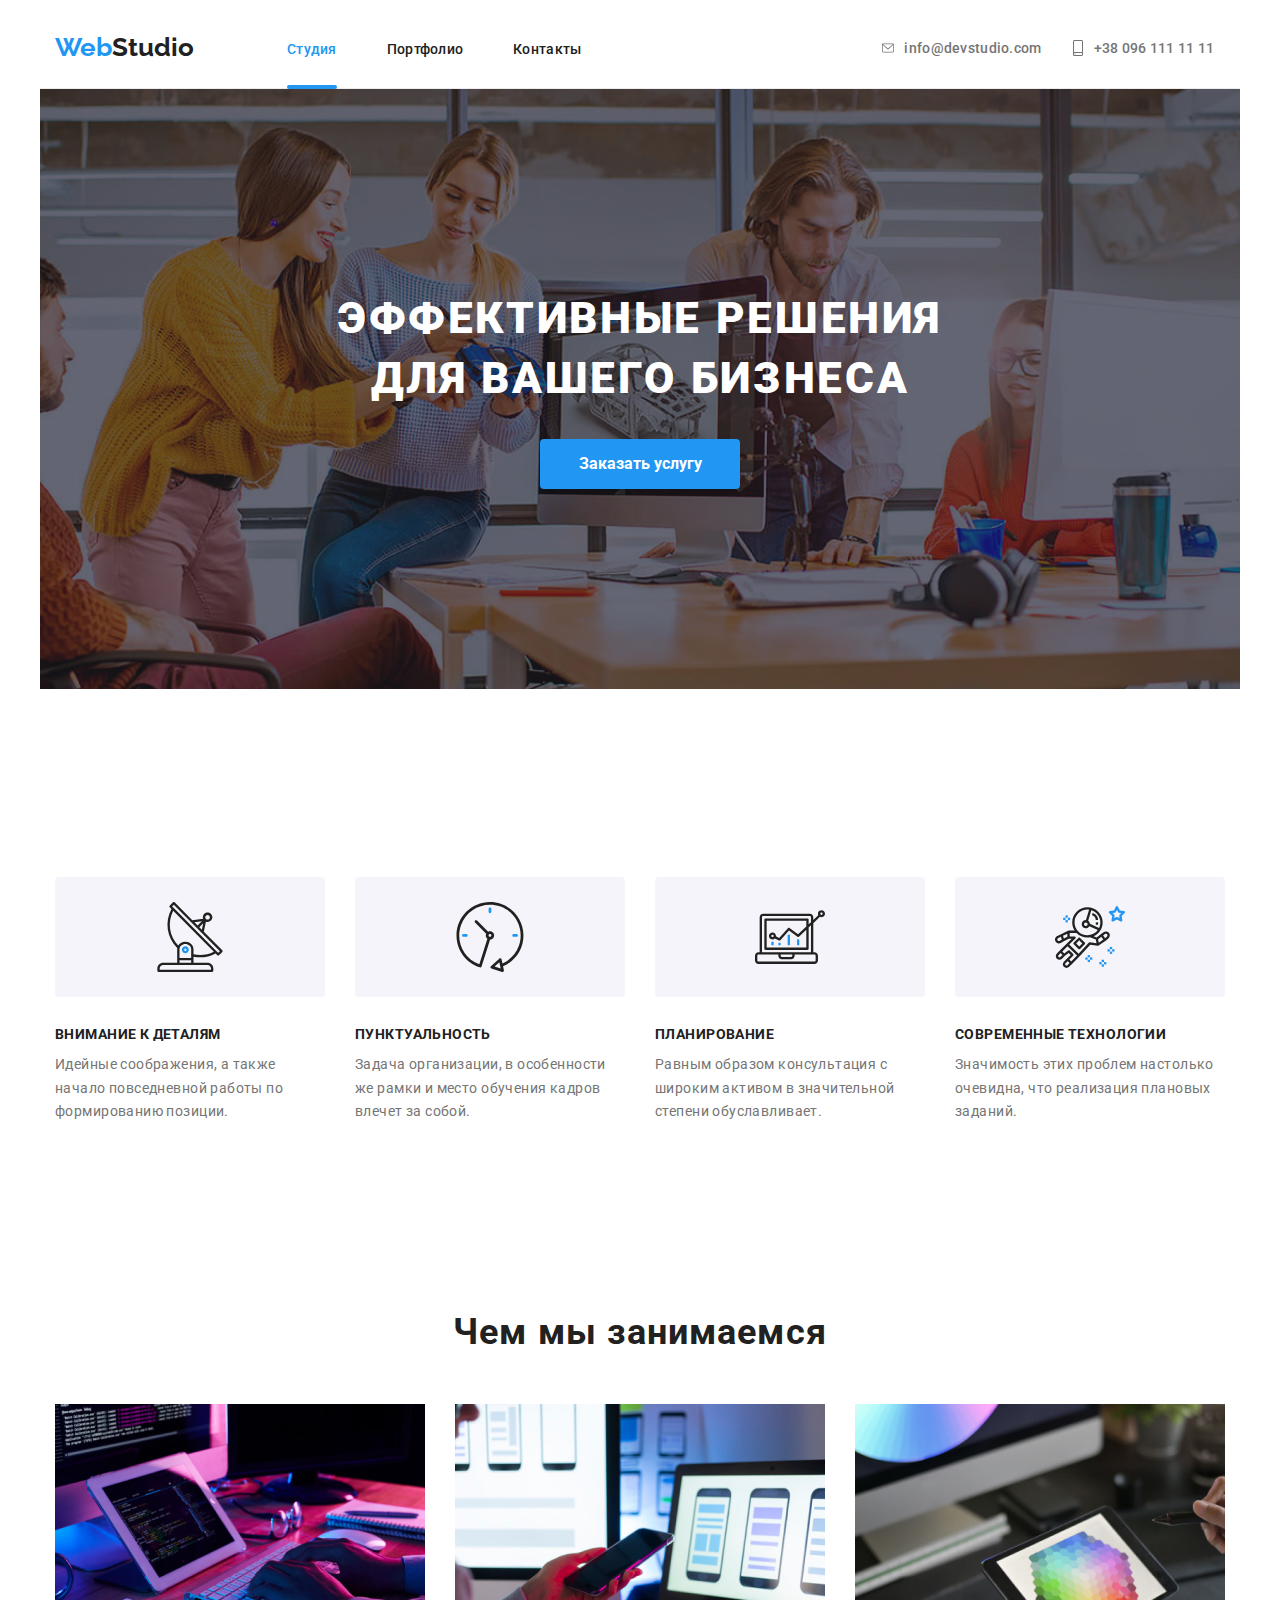
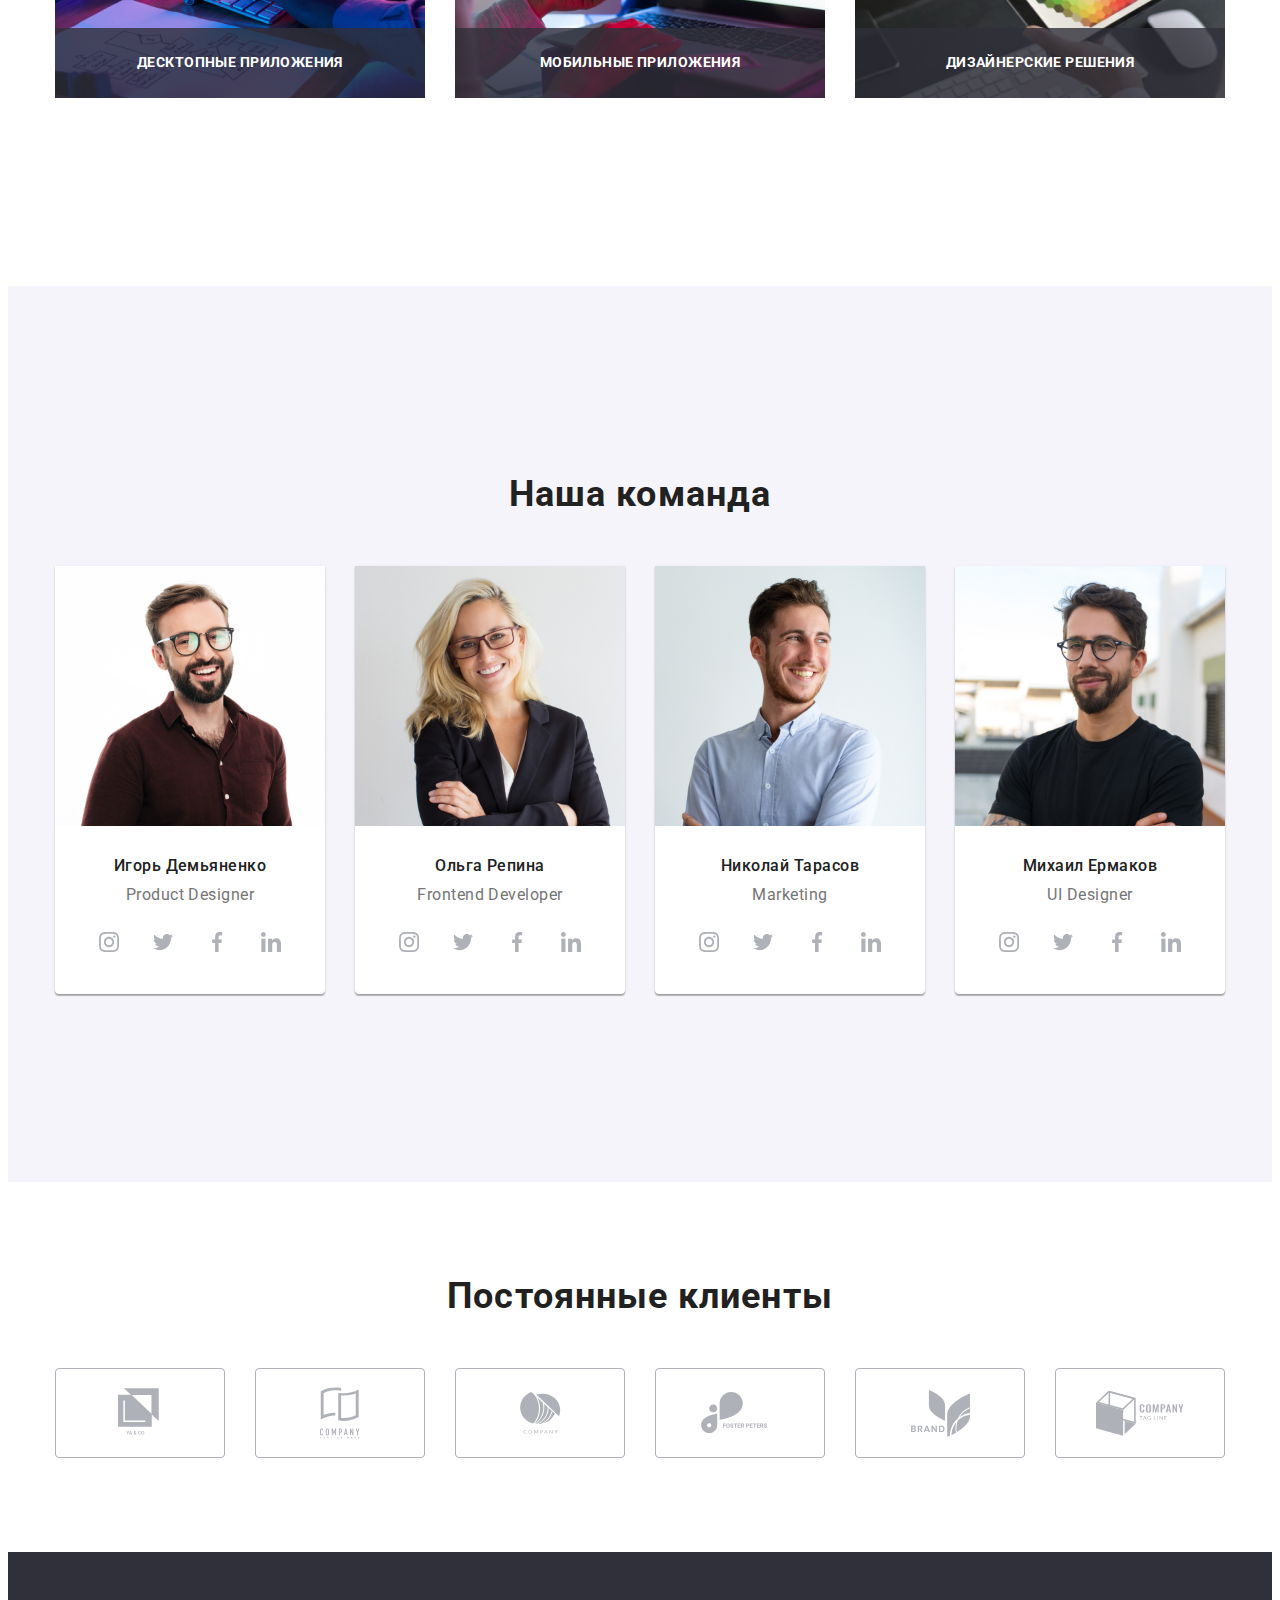
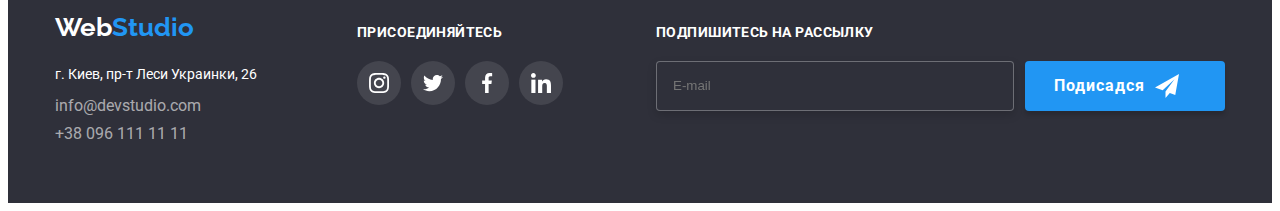
==== index.html @ 0d91b65c "" ====
<!DOCTYPE html>
<html lang="ru">

<head>
  <meta charset="utf-8" />
  <title>Web Sdudio</title>
  <link
    href="https://fonts.googleapis.com/css2?family=Oleo+Script&family=Raleway:wght@700&family=Roboto:wght@400;500;700;900&display=swap"
    rel="stylesheet"/>
  <link rel="stylesheet" href="https://cdnjs.cloudflare.com/ajax/libs/modern-normalize/1.0.0/modern-normalize.min.css"
    integrity="sha512-ISS7cAi1PEhQ8jnbJpJZMd29NlhNj4AWYyLOSp2CE/CsHxTCu+r+t0D2yoJudVrd0/8fTVPUVDzY5Tvli75u/g=="
    crossorigin="anonymous" />
  <link rel="stylesheet" href="css/styles.css" />
</head>

<body>
  <!-- header -->
  <header>
    <div class="container header">
      <div class="logo">
        <a href="./index.html" class="logo__link">
          <span class="logo__text">Web</span>Studio</a>
      </div>
      <nav class="nav">
        <ul class="nav__list">
          <li class="nav_items">
            <a href="./index.html" class="nav__link current">Студия</a>
          </li>
          <li class="nav_items">
            <a href="./portfolio.html" class="nav__link">Портфолио</a>
          </li>
          <li class="nav_items"><a href="" class="nav__link">Контакты</a></li>
        </ul>
      </nav>
      <ul class="info-list">
        <li class="info-list__item">
          <a href="mailto:info@devstudio.com" class="info-list__link">
            <svg class="info-list__images" height="16px" width="12px">
              <use href="./images/symbol-defs.svg#icon-svg-mail"></use>
            </svg>info@devstudio.com</a>
        </li>
        <li class="info-list__item">
          <a href="mailto:info@devstudio.com" class="info-list__link">
            <svg class="info-list__images" height="16px" width="12px">
              <use href="./images/symbol-defs.svg#icon-svg-phone"></use>
            </svg>+38 096 111 11 11</a>
        </li>
      </ul>
    </div>
  </header>

  <main>

    <!-- hero -->
    <section>
      <div class="hero container">
        <h1 class="hero__title">ЭФФЕКТИВНЫЕ РЕШЕНИЯ<br />ДЛЯ ВАШЕГО БИЗНЕСА</h1>
        <button type="button" class="hero__button" data-modal-open>Заказать услугу</button>
      </div>
    </section>

    <!-- feature -->
    <section class="feature">
      <div class="container">
        <div class="feature">
          <ul class="feature__list">
            <li class="fearure__antenna">
              <h3 class="fearure__title">Внимание к деталям</h3>
              <p class="fearure__text">
                Идейные соображения, а также начало повседневной работы по
                формированию позиции.
              </p>
            </li>
            <li class="fearure__clock">
              <h3 class="fearure__title">Пунктуальность</h3>
              <p class="fearure__text">
                Задача организации, в особенности же рамки и место обучения
                кадров влечет за собой.
              </p>
            </li>
            <li class="fearure__diagram">
              <h3 class="fearure__title">Планирование</h3>
              <p class="fearure__text">
                Равным образом консультация с широким активом в значительной
                степени обуславливает.
              </p>
            </li>
            <li class="fearure__astronaut">
              <h3 class="fearure__title">Современные технологии</h3>
              <p class="fearure__text">
                Значимость этих проблем настолько очевидна, что реализация
                плановых заданий.
              </p>
            </li>
          </ul>
        </div>
      </div>
    </section>

    <!-- wwd -->
    <section class="wwd">
      <div class="wwd container">
        <h2 class="wwd__title">Чем мы занимаемся</h2>
        <ul class="wwd__list">
          <li class="wwd__item">
            <img class="wwd__images" src="./images/box1.jpg" alt="Веб-Разработка" width="370" />
            <h3 class="wwd__images__title">ДЕСКТОПНЫЕ ПРИЛОЖЕНИЯ</h3>
          </li>
          <li class="wwd__item">
            <img class="wwd__images" src="./images/box2.jpg" alt="Мобильная разработка" width="370" />
            <h3 class="wwd__images__title">МОБИЛЬНЫЕ ПРИЛОЖЕНИЯ</h3>
          </li>
          <li class="wwd__item">
            <img class="wwd__images" src="./images/box3.jpg" alt="Дизайн" width="370" />
            <h3 class="wwd__images__title">ДИЗАЙНЕРСКИЕ РЕШЕНИЯ</h3>
          </li>
        </ul>
      </div>
    </section>

    <!-- team -->

    <section class="team">
      <div class="team container">
        <h2 class="team__title">Наша команда</h2>
        <ul class="team__card">
          <li class="team__info">
            <img class="team__images" src="./images/foto1.jpg" alt="Игорь Демьяненко" width="270" />
            <div class="team__profile">
              <h3 class="team__profile__title">Игорь Демьяненко</h3>
              <p class="team__profile__text">Product Designer</p>
            </div>
            <ul class="icons-list">
              <li class="icons-list__item">
                <a href="" class="icons-list__link">
                  <svg class="icons-list__images" height="20px" width="20px">
                    <use href="./images/symbol-defs.svg#icon-instagram"></use>
                  </svg></a>
              </li>
              <li class="icons-list__item">
                <a href="" class="icons-list__link">
                  <svg class="icons-list__images" height="20px" width="20px">
                    <use href="./images/symbol-defs.svg#icon-twitter"></use>
                  </svg></a>
              </li>
              <li class="icons-list__item">
                <a href="" class="icons-list__link">
                  <svg class="icons-list__images" height="20px" width="20px">
                    <use href="./images/symbol-defs.svg#icon-facebook"></use>
                  </svg></a>
              </li>
              <li class="icons-list__item">
                <a href="" class="icons-list__link">
                  <svg class="icons-list__images" height="20px" width="20px">
                    <use href="./images/symbol-defs.svg#icon-linkedin"></use>
                  </svg></a>
              </li>
            </ul>
          </li>
          <li class="team__info">
            <img class="team__images" src="./images/foto2.jpg" alt="Игорь Демьяненко" width="270" />
            <div class="team__profile">
              <h3 class="team__profile__title">Ольга Репина</h3>
              <p class="team__profile__text">Frontend Developer</p>
            </div>
            <ul class="icons-list">
              <li class="icons-list__item">
                <a href="" class="icons-list__link">
                  <svg class="icons-list__images" height="20px" width="20px">
                    <use href="./images/symbol-defs.svg#icon-instagram"></use>
                  </svg></a>
              </li>
              <li class="icons-list__item">
                <a href="" class="icons-list__link">
                  <svg class="icons-list__images" height="20px" width="20px">
                    <use href="./images/symbol-defs.svg#icon-twitter"></use>
                  </svg></a>
              </li>
              <li class="icons-list__item">
                <a href="" class="icons-list__link">
                  <svg class="icons-list__images" height="20px" width="20px">
                    <use href="./images/symbol-defs.svg#icon-facebook"></use>
                  </svg></a>
              </li>
              <li class="icons-list__item">
                <a href="" class="icons-list__link">
                  <svg class="icons-list__images" height="20px" width="20px">
                    <use href="./images/symbol-defs.svg#icon-linkedin"></use>
                  </svg></a>
              </li>
            </ul>
          </li>
          <li class="team__info">
            <img class="team__images" src="./images/foto3.jpg" alt="Игорь Демьяненко" width="270" />
            <div class="team__profile">
              <h3 class="team__profile__title">Николай Тарасов</h3>
              <p class="team__profile__text">Marketing</p>
            </div>
            <ul class="icons-list">
              <li class="icons-list__item">
                <a href="" class="icons-list__link">
                  <svg class="icons-list__images" height="20px" width="20px">
                    <use href="./images/symbol-defs.svg#icon-instagram"></use>
                  </svg></a>
              </li>
              <li class="icons-list__item">
                <a href="" class="icons-list__link">
                  <svg class="icons-list__images" height="20px" width="20px">
                    <use href="./images/symbol-defs.svg#icon-twitter"></use>
                  </svg></a>
              </li>
              <li class="icons-list__item">
                <a href="" class="icons-list__link">
                  <svg class="icons-list__images" height="20px" width="20px">
                    <use href="./images/symbol-defs.svg#icon-facebook"></use>
                  </svg></a>
              </li>
              <li class="icons-list__item">
                <a href="" class="icons-list__link">
                  <svg class="icons-list__images" height="20px" width="20px">
                    <use href="./images/symbol-defs.svg#icon-linkedin"></use>
                  </svg></a>
              </li>
            </ul>
          </li>
          <li class="team__info">
            <img class="team__images" src="./images/foto4.jpg" alt="Игорь Демьяненко" width="270" />
            <div class="team__profile">
              <h3 class="team__profile__title">Михаил Ермаков</h3>
              <p class="team__profile__text">UI Designer</p>
            </div>
            <ul class="icons-list">
              <li class="icons-list__item">
                <a href="" class="icons-list__link">
                  <svg class="icons-list__images" height="20px" width="20px">
                    <use href="./images/symbol-defs.svg#icon-instagram"></use>
                  </svg></a>
              </li>
              <li class="icons-list__item">
                <a href="" class="icons-list__link">
                  <svg class="icons-list__images" height="20px" width="20px">
                    <use href="./images/symbol-defs.svg#icon-twitter"></use>
                  </svg></a>
              </li>
              <li class="icons-list__item">
                <a href="" class="icons-list__link">
                  <svg class="icons-list__images" height="20px" width="20px">
                    <use href="./images/symbol-defs.svg#icon-facebook"></use>
                  </svg></a>
              </li>
              <li class="icons-list__item">
                <a href="" class="icons-list__link">
                  <svg class="icons-list__images" height="20px" width="20px">
                    <use href="./images/symbol-defs.svg#icon-linkedin"></use>
                  </svg></a>
              </li>
            </ul>
          </li>
        </ul>
      </div>
    </section>

    <!-- REGULAR -->
    <section>
      <div class="regular container">
        <h2 class="regular__title">Постоянные клиенты</h2>
        <ul class="regular__list">
          <li class="regular__item">
            <a class="regular__link" href="">
              <svg class="regular__images" height="50" width="45">
                <use href="./images/symbol-defs.svg#icon-logo-1"></use>
              </svg></a>
          </li>
          <li class="regular__item">
            <a class="regular__link" href="">
              <svg class="regular__images" height="52" width="40">
                <use href="./images/symbol-defs.svg#icon-logo-2"></use>
              </svg></a>
          </li>
          <li class="regular__item">
            <a class="regular__link" href="">
              <svg class="regular__images" height="42" width="41">
                <use href="./images/symbol-defs.svg#icon-logo-3"></use>
              </svg></a>
          </li>
          <li class="regular__item">
            <a class="regular__link" href="">
              <svg class="regular__images" height="42" width="79">
                <use href="./images/symbol-defs.svg#icon-logo-4"></use>
              </svg></a>
          </li>
          <li class="regular__item">
            <a class="regular__link" href="">
              <svg class="regular__images" height="47" width="59">
                <use href="./images/symbol-defs.svg#icon-logo-5"></use>
              </svg></a>
          </li>
          <li class="regular__item">
            <a class="regular__link" href="">
              <svg class="regular__images" height="49" width="88">
                <use href="./images/symbol-defs.svg#icon-logo-6"></use>
              </svg></a>
          </li>
        </ul>
      </div>
    </section>
  </main>

  <!-- footer -->
  <footer>
    <div class="footer container">
      <div class="footer-info">
        <div class="footer-info__logo">
          <a href="./index.html" class="footer-info__logo__link">
            <span class="footer-info__logo__text">Web</span>Studio</a>
        </div>
        <address>
          <p class="footer-info__text">г. Киев, пр-т Леси Украинки, 26</p>
        </address>
        <ul class="footer-info-list">
          <li class="footer-info-list__item">
            <a href="mailto:info@devstudio.com" class="footer-info-list__link">info@devstudio.com</a>
          </li>
          <li class="footer-info-list__item">
            <a href="mailto:info@devstudio.com" class="footer-info-list__link">+38 096 111 11 11</a>
          </li>
        </ul>
      </div>
      <div class="footer-join">
        <h3 class="footer-join__title">присоединяйтесь</h3>
        <ul class="footer-join__list">
          <li class="footer-join__item">
            <a href="" class="footer-join__link">
              <svg class="footer-join__images" height="20px" width="20px">
                <use href="./images/symbol-defs.svg#icon-instagram"></use>
              </svg></a>
          </li>
          <li class="footer-join__item">
            <a href="" class="footer-join__link">
              <svg class="footer-join__images" height="20px" width="20px">
                <use href="./images/symbol-defs.svg#icon-twitter"></use>
              </svg></a>
          </li>
          <li class="footer-join__item">
            <a href="" class="footer-join__link">
              <svg class="footer-join__images" height="20px" width="20px">
                <use href="./images/symbol-defs.svg#icon-facebook"></use>
              </svg></a>
          </li>
          <li class="footer-join__item">
            <a href="" class="footer-join__link">
              <svg class="footer-join__images" height="20px" width="20px">
                <use href="./images/symbol-defs.svg#icon-linkedin"></use>
              </svg></a>
          </li>
        </ul>
      </div>
      <div class="subscribe">
        <form>
          <h3 class="subscribe__title">Подпишитесь на рассылку</h3>
          <label for="email">
            <div class="imput_conteiner">
              <input class="subscribe__input" type="email" name="email" placeholder="E-mail">
              <button class="subscribe__button" type="submit">Подисадся<svg class="subscribe__images" height="24"
                  width="24">
                  <use href="./images/symbol-defs.svg#icon-icon-send"></use>
                </svg>
              </button>
            </div>
          </label>
        </form>
      </div>
    </div>
  </footer>

  <!-- backdrop -->
  <div class="backdrop is-hidden" data-modal>
    <div class="modal-screen">
      <button class="close-btn" data-modal-close>
        <img src="./images/close_icon.svg" alt="">
      </button>
      <h3 class="backdrop__title" >Оставьте свои данные, мы вам перезвоним</h3>
      <form class="modal">
        <label>
          Имя
          <div class="modal-section">
            <input class="input-first" type="name" name="name">
            <svg class="modal-form-icon" height="12" width="12">
              <use href="./images/symbol-defs.svg#icon-Vector"></use>
            </svg>
          </div>
        </label>
        <label>
          Телефон
          <div class="modal-section">
            <input class="input-first" type="tel" name="tel">
            <svg class="modal-form-icon" height="13" width="13">
              <use href="./images/symbol-defs.svg#icon-Vector-1"></use>
            </svg>
          </div>
        </label>
        <label>
          Почта
          <div class="modal-section">
            <input class="input-first" type="email" name="email">
            <svg class="modal-form-icon" height="12" width="15">
              <use href="./images/symbol-defs.svg#icon-Vector-2"></use>
            </svg>
          </div>
        </label>
        <label>
          Комментарий
          <div class="modal-section-feedback">
            <textarea class="modal-section-feedback__text" name="feedback" placeholder="Введите текст"></textarea>
          </div>
        </label>
        <div class="checkbox">
          <label for="checkbox" class="check-label">
            <input id="checkbox" type="checkbox" class="check-input" name="contact" />
            <span class="check-icon"></span>
            Соглашаюсь с рассылкой и принимаю<a class="checkbox__link">Условия договора</a>
        </div>
        </label>
        <button class="modal-batton" type="submit">Отправить</button>
      </form>
    </div>
  </div>
  <script src="./js/modal.js"></script>
</body>

</html>
---- css/styles.css ----
:root {
  --primery-text-color--: #757575;
  --title-color-text--: #212121;
  --accent-color--: #2196f3;
  --wite-color--: #ffffff;
  --wite-color-accent--: #ffffff 60%;
  --prymeri-bgc--: #2f303a;
  --white-bgc--: #f5f4fa;
}

body {
  display: block;
  font-family: 'Roboto', sans-serif;
    color: var(--primery-text-color--);
}

ul {
  list-style-type: none;
  padding: 0;
  margin: 0;
}

img {
  display: block;
}

p {
  margin: 0;
}

h1,h2,h3 {
  margin: 0 auto;
}
a{
  text-decoration-line: none;
  list-style-type: none;
  padding: 0;
  margin: 0;
}

.container {
  width: 1200px;
  padding-left: 15px;
  padding-right: 15px;
  margin: 0px auto;
  box-sizing: border-box;
}



*, ::after, ::before {
  box-sizing: border-box;
}

/* -------------------------HEADER--------------------------- */

.header{
  border-bottom: 1px solid #ececec;
  display: flex;
  align-items: center;
}


  /* ---logo---- */

  .logo {
color: var(--title-color-text--);
  }
  .logo__link {
    color: var(--title-color-text--);
    font-family: "raleway";
    font-style: normal;
    font-weight: 700;
    font-size: 26px;
    line-height: 1.2;
    margin-right: 93px;
}  
  .logo__text {
    color: var(--accent-color--);
    font-family: Raleway;
    font-style: normal;
    font-weight: 700;
    font-size: 26px;
    line-height: 1.2;
  }


/* ---nav--- */

.nav {

}

.nav__list {
  display: flex;

}
.nav__list .current::after {
  content: "";
  position: absolute;
  bottom: 0;
  display: flex;
  width: 100%;
  height: 4px;
  background-color: var(--accent-color--);
  border-radius: 2px;
}

.nav__link {
  position: relative;
  padding-top: 32px;
  padding-bottom: 32px;
  align-items: center;
  color: var(--title-color-text--);
  font-family: "Roboto";
  font-style: normal;
  font-weight: 500;
  font-size: 14px;
  line-height: 16px;
  letter-spacing: 0.02em;

  transition: 250ms cubic-bezier(0.4, 0, 0.2, 1);
}

.nav__link:hover,
.nav__link:focus,{
  color: var(--accent-color--);
  outline: 0;
}

.nav_items:not(:last-child) {
margin-right: 50px;}

.current {
  color: var(--accent-color--);
  position: relative;
}

/* ---infolist--- */

.info-list {
  display: flex;
    padding-top: 32px;
    padding-bottom: 32px;
    margin-left: 301px;
}


.info-list__item {
  display: flex;
}

.info-list__item:not(:last-child) {
margin-right: 30px;}

.info-list__link {
  display: flex;
  align-items: center;
  justify-content: center;

  text-decoration: none;
  color: var(--primery-text-color--);
  font-family: "Roboto";
  font-style: normal;
  font-weight: 500;
  font-size: 14px;
  line-height: 16px;
  letter-spacing: 0.02em;

  transition: 250ms cubic-bezier(0.4, 0, 0.2, 1);
}

.info-list__link:hover,
.info-list__link:focus {
  color: var(--accent-color--);
  outline: 0;}


.info-list__images {
  margin-right: 10px;
  fill: currentColor;
}




/* -------------------------MAIN--------------------------- */

/* ---hero--- */

.hero {
  background-size: cover;
  background: linear-gradient(rgba(47, 48, 58, 0.4), rgba(47, 48, 58, 0.4)), url(../images/hero.jpg) no-repeat center;
  text-align: center;
  padding-top: 200px;
  padding-bottom: 200px;
  max-width: 1600px;
  margin: 0 auto;
}
.hero__title {
  color: var(--wite-color--);
  font-family: Roboto;
  font-style: normal;
  font-weight: 900;
  font-size: 44px;
  margin: 0;
  line-height: 1.36;
  letter-spacing: 0.06em;
  text-align: center;
}
.hero__button {
  margin-top: 30px;
  color: #ffffff;
  background-color: var(--accent-color--);
  width: 200px;
  height: 50px;
  font-family: "Roboto";
  font-style: normal;
  font-weight: 700;
  font-size: 16px;
  line-height: 1.87;
  background: #2196f3;
  box-shadow: 0px 4px 4px rgb(0 0 0 / 15%);
  border-radius: 4px;
  border: none;
}

/* ---FEATURE--- */

.feature {
  padding-top: 94px;
  padding-bottom: 94px;
}

.fearure__antenna::before, .fearure__clock::before, .fearure__diagram::before, .fearure__astronaut::before {
  display: flex;
  content: "";
  width: 270px;
  height: 120px;
  background-color: #f5f4fa;
  border-radius: 4px;
  margin-bottom: 30px;
}
.fearure__antenna,
.fearure__clock,
.fearure__diagram,
.fearure__astronaut {
  width: 270px;
}


.fearure__antenna::before {
  background-image: url(../images/antenna\ .svg);
  background-repeat: no-repeat;
  background-position: center;}

.fearure__clock::before {
  background-image: url(../images/clock\ .svg);
  background-repeat: no-repeat;
  background-position: center;
}
.fearure__diagram::before {
  background-image: url(../images/diagram\ .svg);
  background-repeat: no-repeat;
  background-position: center;
}
.fearure__astronaut::before {
  background-image: url(../images/astronaut\ .svg);
  background-repeat: no-repeat;
  background-position: center;
}

.feature__list {
  display: flex;
  justify-content: space-between;
}

.fearure__title {
  color: var(--title-color-text--);
  font-style: normal;
  font-weight: bold;
  font-size: 14px;
  line-height: 1.14;
  letter-spacing: 0.03em;
  text-transform: uppercase;
}
.fearure__text {
  font-style: normal;
  font-weight: normal;
  font-size: 14px;
  line-height: 1.71;
  letter-spacing: 0.03em;
  margin-top: 10px;
}


/* ---WWD--- */

.wwd {
  padding-bottom: 94px;
}
.wwd__title {
  margin-bottom: 50px;
  color: var(--title-color-text--);
  font-style: normal;
  font-weight: bold;
  font-size: 36px;
  line-height: 1.16;
  text-align: center;
  letter-spacing: 0.03em;
}
.wwd__list {
  display: flex;
  justify-content: space-between;
}
.wwd__item {
  position: relative;
}
.wwd__images {
}
.wwd__images__title {
  display: flex;
  align-items: center;
  justify-content: center;
  position: absolute;
  bottom: 0;
  height: 70px;
  width: 100%;
  font-family: Roboto;
  background-color: rgba(47, 48, 58, 0.8);
  font-weight: 700;
  font-size: 14px;
  line-height: 1.14;
  letter-spacing: 0.03em;
  color: var(--wite-color--);
}

/* ---TEAM--- */

.team {
  background-color: var(--white-bgc--);
  padding-top: 94px;
  padding-bottom: 94px;
  margin: 0 auto;
}

.team__title {
  color: var(--title-color-text--);
  margin-bottom: 50px;
  font-style: normal;
  font-weight: bold;
  font-size: 36px;
  line-height: 1.16;
  text-align: center;
  letter-spacing: 0.03em;
}
.team__card {
  display: flex;
    justify-content: center;
    align-items: center;
}
.team__info {
  background-color: var(--wite-color--);
  width: 270px;
  box-shadow: 0px 1px 3px rgb(0 0 0 / 12%), 0px 1px 1px rgb(0 0 0 / 14%), 0px 2px 1px rgb(0 0 0 / 20%);
  border-radius: 0px 0px 4px 4px;
  text-align: center;
  margin: 0 15px;
}


/* team__profile */
.team__profile {
  padding-top: 30px;
  margin-bottom: 16px;
}
.team__profile__title {
  color: var(--title-color-text--);
  font-style: normal;
  font-weight: 500;
  font-size: 16px;
  line-height: 1.2;
  text-align: center;
  letter-spacing: 0.03em;
}
.team__profile__text {
  font-style: normal;
  font-weight: normal;
  font-size: 16px;
  line-height: 1.2;
  text-align: center;
  letter-spacing: 0.03em;
  margin-top: 10px;
}

/* icons-list */
.icons-list {
  justify-content: space-between;
  display: flex;
  padding-left: 32px;
  padding-bottom: 30px;
  padding-right: 32px;
}

.icons-list__link {
  width: 44px;
  height: 44px;
  border-radius: 50%;
  display: flex;
  justify-content: center;
  align-items: center;
  fill: #AFB1B8;
  transition: 250ms cubic-bezier(0.4, 0, 0.2, 1);
}

.icons-list__link:focus,
.icons-list__link:hover {
  background-color: var(--accent-color--);
  fill: var(--wite-color--);
  outline: 0;}

/* ---REGULAR--- */

.regular {

}
.regular__title {
  color: var(--title-color-text--);
  font-style: normal;
  font-weight: 700;
  font-size: 36px;
  line-height: 1.16;
  text-align: center;
  letter-spacing: 0.03em;
  padding-top: 94px;
  margin-bottom: 50px;
}
.regular__list {
  display: flex;
  justify-content: space-between;
  align-items: center;
  padding-bottom: 94px;
}

.regular__link {
  display: flex;
  border: 1px solid #AFB1B8;
  fill: #AFB1B8;
  border-radius: 4px;
  width: 170px;
  height: 90px;
  justify-content: center;
  align-items: center;
  transition: 250ms cubic-bezier(0.4, 0, 0.2, 1);
}

.regular__link:focus,
.regular__link:hover {
    border-color: var(--accent-color--);
    fill:var(--accent-color--);
    outline: 0;
}


/* -------------------------FOOTER--------------------------- */

footer{
  background-color: var(--prymeri-bgc--);

}
.footer {
  display: flex;
  justify-content: start;
  padding-bottom: 60px;
}

/* footer-info */

.footer-info {
}

.footer-info__logo {
  margin-top: 60px;
}
.footer-info__logo__link {
  text-decoration-line: none;
  color: var(--accent-color--);
  font-family: Raleway;
  font-style: normal;
  font-weight: 700;
  font-size: 26px;
  line-height: 1.2;
  margin-right: 93px;
}

.footer-info__logo__text {
color: var(--wite-color--);
}

.footer-info__text {
  color: var(--wite-color--);
  font-style: normal;
  font-weight: normal;
  font-size: 14px;
  line-height: 1.7;
  margin-top: 20px;
}

/* info-list */

.footer-info-list {
}
.footer-info-list__item {
  margin-top: 9px;
}
.footer-info-list__item:not(:last-child){
  margin-right: 30px;
}
.footer-info-list__link {
  color: rgba(255, 255, 255, 0.6);
  text-decoration: none;
  font-weight: 400;
}

/* footer-join */

.footer-join {
  margin-left: 70px;
  margin-top: 72px;
}
.footer-join__title {
  font-style: normal;
  font-weight: 700;
  font-size: 14px;
  line-height: 1.2;
  letter-spacing: 0.03em;
  text-transform: uppercase;
  color: var(--wite-color--);
  margin-bottom: 20px;
}
.footer-join__list {
  display: flex;
  align-items: center;
}
.footer-join__item {
  width: 44px;
  height: 44px;
}
.footer-join__item:not(:last-child) {
  margin-right: 10px;
}
.footer-join__link {
  display: flex;
  justify-content: center;
  align-items: center;
  width: 100%;
  height: 100%;
  border-radius: 50%;
  background-color: rgba(255, 255, 255, 0.1);
  fill: #ffffff;
  transition: 250ms cubic-bezier(0.4, 0, 0.2, 1);
}

.footer-join__link:focus,
.footer-join__link:hover {
  background-color: var(--accent-color--);
  outline: 0;
}

.footer-join__images {
}

/* subscribe */

.subscribe {
  margin-left: 93px;
  margin-top: 72px;
  width: 570px;
}
.subscribe__title {
  font-style: normal;
  font-weight: 700;
  font-size: 14px;
  line-height: 1.2;
  letter-spacing: 0.03em;
  text-transform: uppercase;
  color: var(--wite-color--);
  margin-bottom: 20px;
}
.imput_conteiner{
  display: flex;
  justify-content: space-between;
}
.subscribe__input {
  width: 358px;
  height: 50px;
  border-radius: 4px;
  border: 1px solid rgba(255, 255, 255, 0.3);
  box-sizing: border-box;
  filter: drop-shadow(0px 4px 4px rgba(0, 0, 0, 0.15));
  background: var(--prymeri-bgc--);
  padding-left: 16px;
  
}
.subscribe__button {
  display: flex;
  align-items: center;
  text-align: center;
  letter-spacing: 0.06em;
  padding: 10px 29px;
  font-family: Roboto;
  font-style: normal;
  font-weight: bold;
  font-size: 16px;
  line-height: 30px;
  color: var(--wite-color--);
  width: 200px;
  height: 50px;
  background: #2196F3;
  box-shadow: 0px 4px 4px rgba(0, 0, 0, 0.15);
  border-radius: 4px;
  border: none;
}
.subscribe__images {
  fill: var(--wite-color--);
  margin-left: 10px;
}

/* MODALKA */

.backdrop {
  width: 100%;
  height: 100vh;
  position: absolute;
  top: 0;
  bottom: 0;
  background-color: rgba(0,0,0, 0.2);
  position: fixed;
}

.modal-screen {
  position: absolute;
  width: 528px;
  height: 581px;
  background-color: #FFFFFF;
  top: 50%;
  left: 50%;
  transform: translate(-50%, -50%);
  box-shadow: 0 1px 3px rgba(0, 0, 0, 0.12), 0 1px 1px rgba(0, 0, 0, 0.14), 0 2px 1px rgba(0, 0, 0, 0.2);
  border-radius: 4px;
  padding: 40px;
}

.modal {
  display: flex;
  flex-direction: column;
  align-items: center;
  font-family: Roboto;
  font-style: normal;
  font-weight: normal;
  font-size: 12px;
  line-height: 1.16;
  letter-spacing: 0.01em;
  color: var(--primery-text-color--);
}

.input-first {
  width: 448px;
  height: 40px;
  border: 1px solid rgba(33, 33, 33, 0.2);
  box-sizing: border-box;
  border-radius: 4px;
  background: #FFFFFF;
  position: relative;
  padding-left: 42px;
  color: #212121;
}

.modal-section {
  position: relative;
  margin-bottom: 10px;
  margin-top: 4px;
}

.modal-section-feedback {
  margin-bottom: 20px;
  margin-top: 4px;
}

.modal-form-icon {
  color: var(--title-color-text--);
  position: absolute;
  top: 14px;
  left: 14px;
  width: 15px;
  height: 12px;
  transform: translate(-50% -50%);
  transition: fill 250ms cubic-bezier(0.4, 0, 0.2, 1);
}

.input-first:hover + .modal-form-icon,
.input-first:focus + .modal-form-icon {
  fill: var(--accent-color--);
}

.input-first:hover,
.input-first:focus {
  border-color: var(--accent-color--);
}

.checkbox {
  font-size: 14px;
  line-height: 1.7;
  letter-spacing: 0.03em;
}

.checkbox__link {
  color: var(--accent-color--);
  text-decoration: underline;
}

.check-icon {
  width: 16px;
  height: 15px;
  border: 2px solid black;
  display: block;
}

.check-input {
  appearance: none;
  visibility: hidden;
}

.check-label {
  display: flex;
  display: flex;
  width: 423px;
  justify-content: space-between;
  align-items: center;
}

.check-input:checked + .check-icon {
  background-image: url(../images/icon\ check.svg);
  border: none;
  background-position: center;
  background-size: cover;
}

.modal-section-feedback__text {
  width: 448px;
  height: 120px;
  border: 1px solid rgba(33, 33, 33, 0.2);
  box-sizing: border-box;
  border-radius: 4px;
  resize: none;
  padding: 12px 16px;
}

.backdrop__title {
  font-style: normal;
  font-weight: 700;
  font-size: 20px;
  line-height: 1.15;
  text-align: center;
  letter-spacing: 0.03em;
  margin-bottom: 12px;
}

.modal-batton {
  width: 200px;
  height: 50px;
  background: #2196F3;
  box-shadow: 0px 4px 4px rgba(0, 0, 0, 0.15);
  border-radius: 4px;
  border: none;
  font-family: Roboto;
  font-weight: 700;
  font-size: 16px;
  line-height: 1.87;
  letter-spacing: 0.06em;
  color: var(--white-bgc--);
  margin-top: 30px;
}

.close-btn {
  width: 30px;
  height: 30px;
  background-color: white;
  border-radius: 50%;
  border: 1px solid rgba(0, 0, 0, 0.1);
  display: flex;
  justify-content: center;
  align-items: center;
  cursor: pointer;
  top: 8px;
  right: 8px;
  position: absolute;
  transition: 250ms cubic-bezier(0.4, 0, 0.2, 1);
}

.close-btn:focus {
  outline: none;
}

.is-hidden {
  opacity: 0;
  pointer-events: none;
}
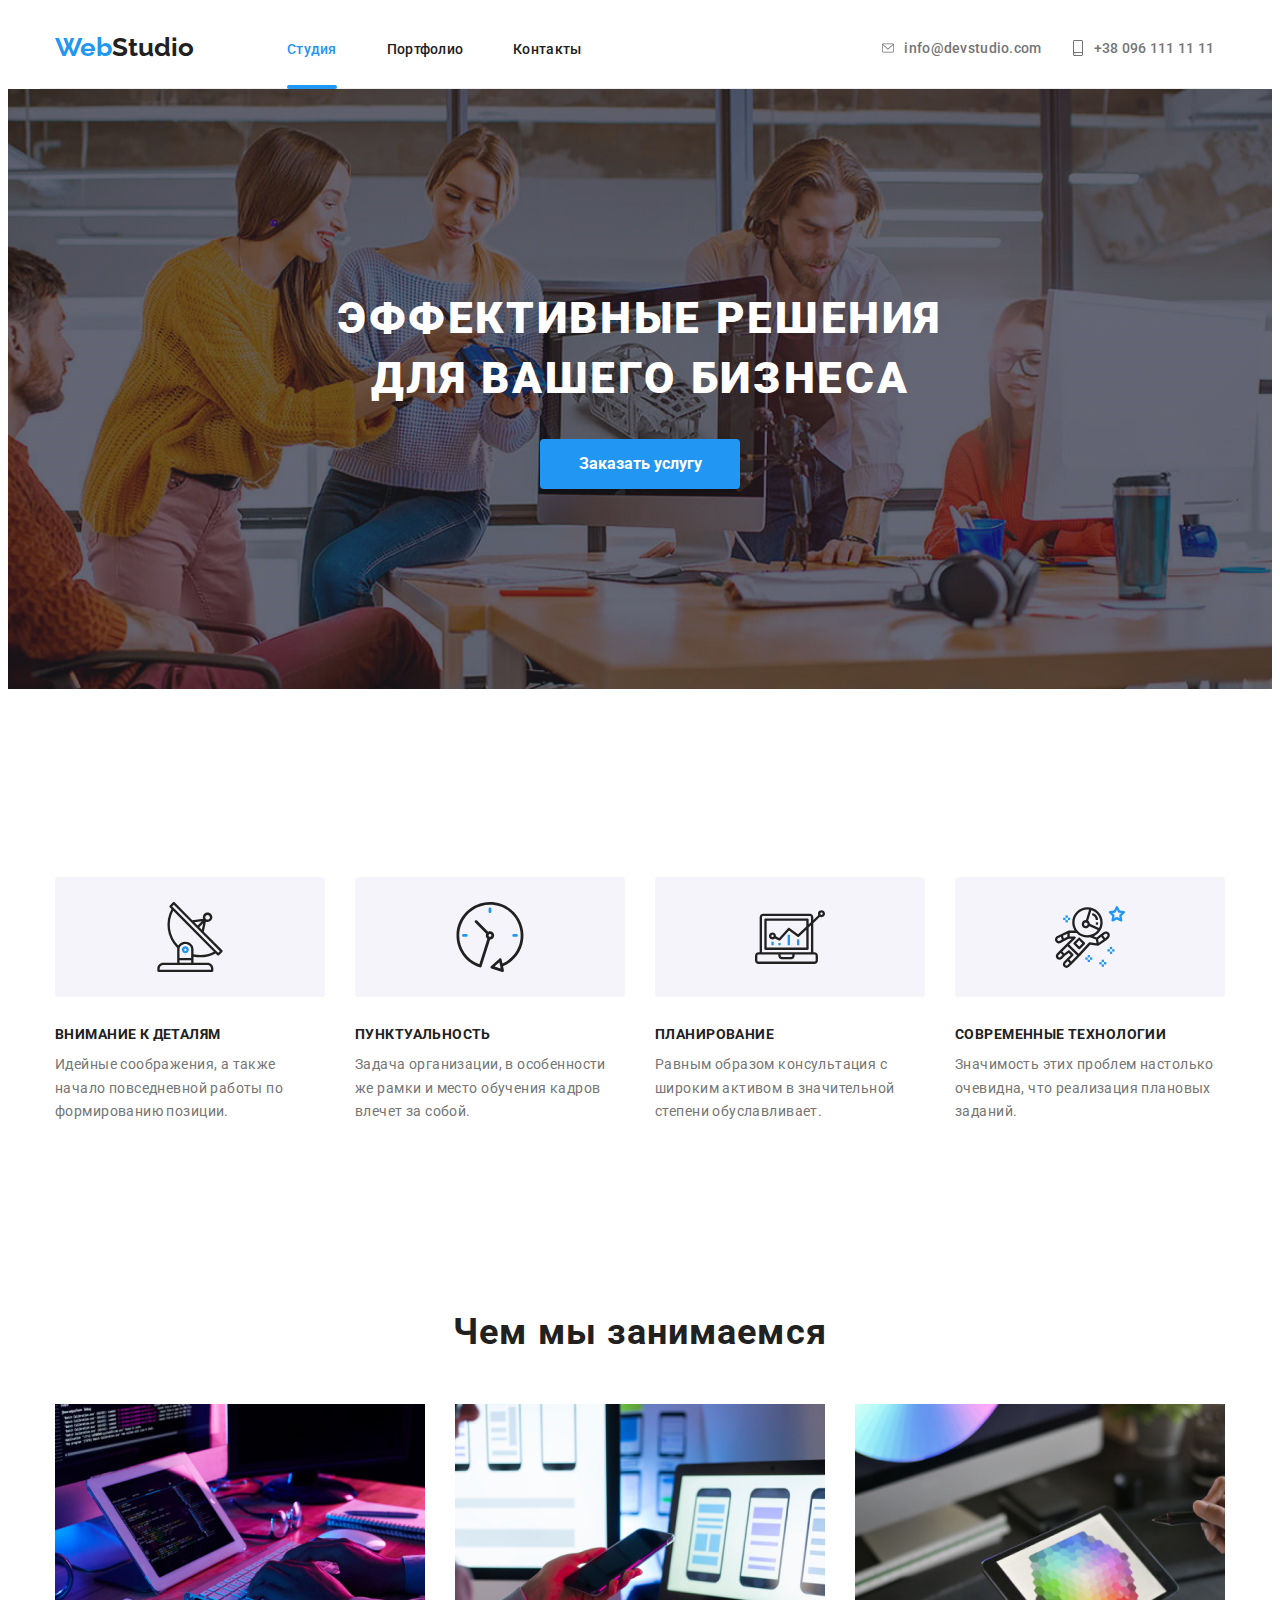
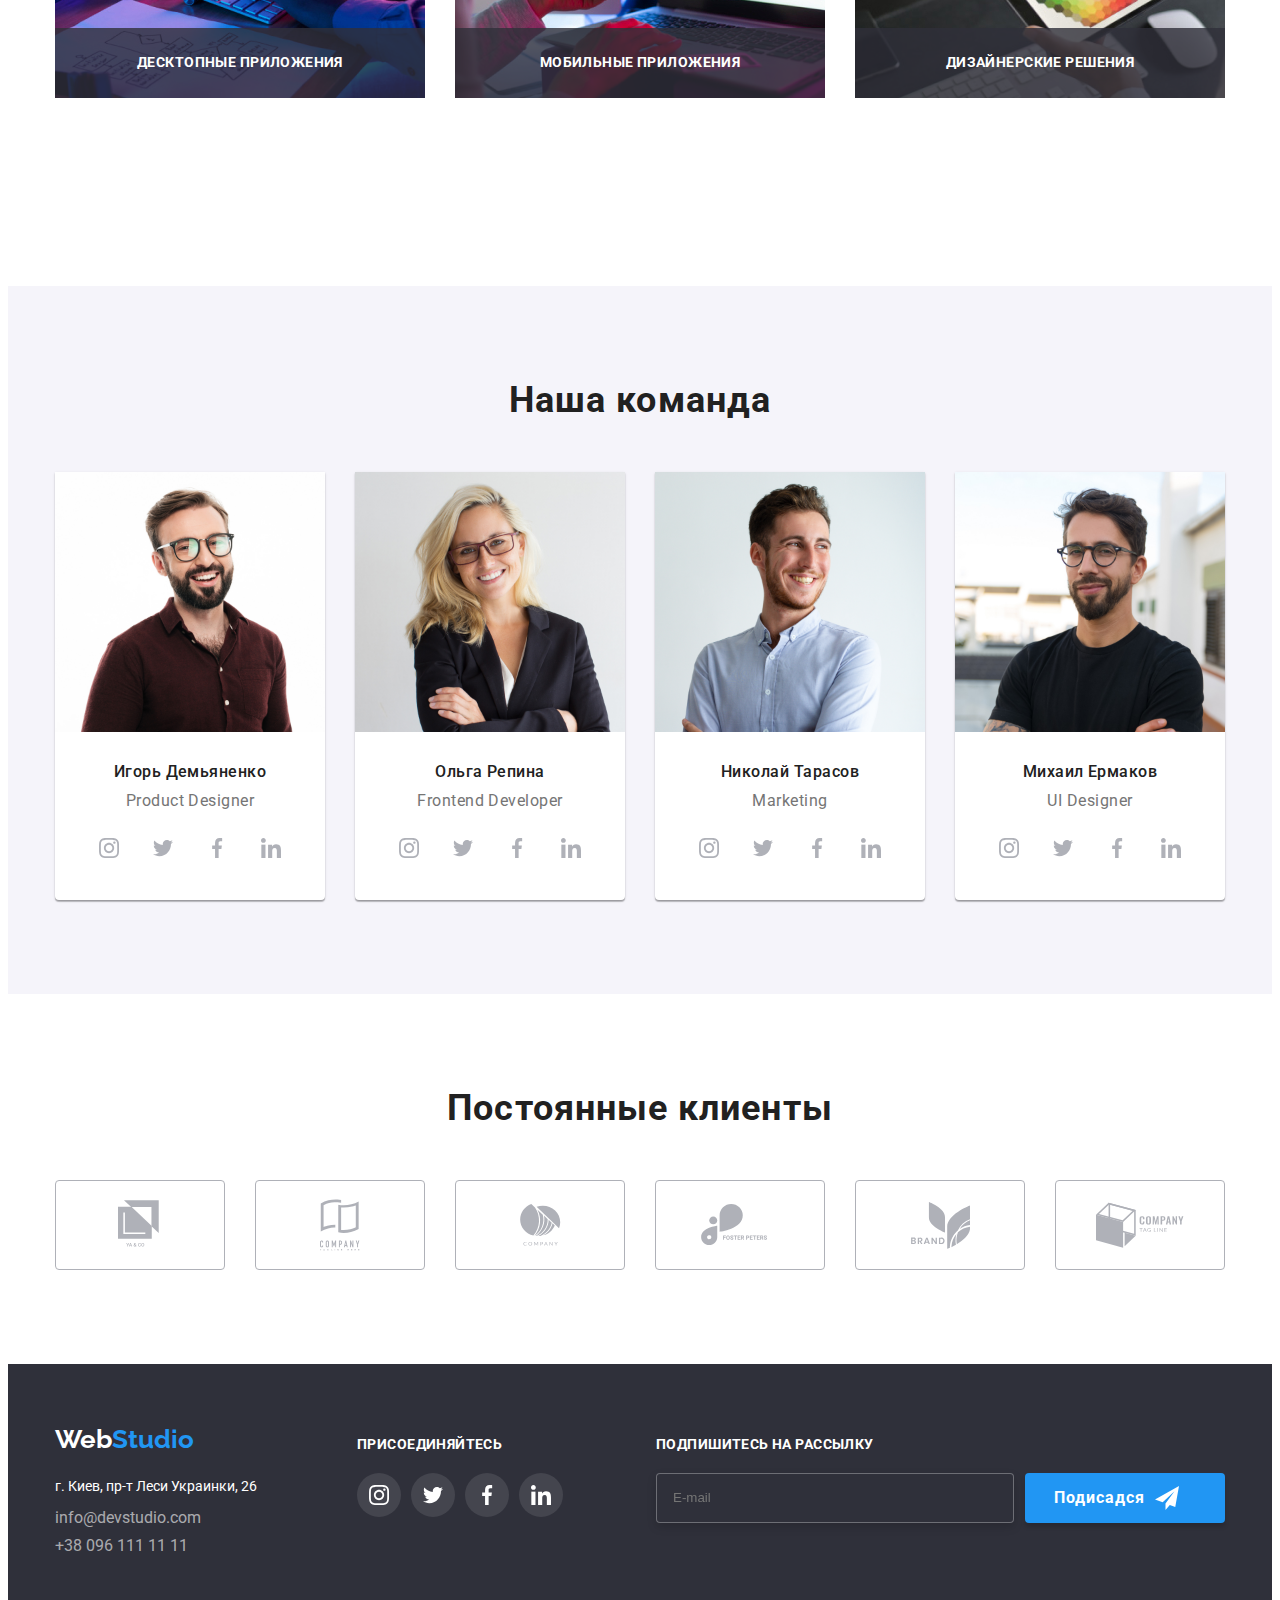
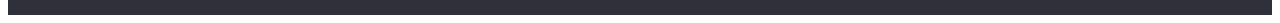
==== commit dc88f007: "" ====
--- a/index.html
+++ b/index.html
@@ -6,15 +6,17 @@
   <title>Web Sdudio</title>
   <link
     href="https://fonts.googleapis.com/css2?family=Oleo+Script&family=Raleway:wght@700&family=Roboto:wght@400;500;700;900&display=swap"
-    rel="stylesheet"/>
+    rel="stylesheet" />
   <link rel="stylesheet" href="https://cdnjs.cloudflare.com/ajax/libs/modern-normalize/1.0.0/modern-normalize.min.css"
     integrity="sha512-ISS7cAi1PEhQ8jnbJpJZMd29NlhNj4AWYyLOSp2CE/CsHxTCu+r+t0D2yoJudVrd0/8fTVPUVDzY5Tvli75u/g=="
     crossorigin="anonymous" />
-  <link rel="stylesheet" href="css/styles.css" />
+    <link rel="stylesheet" href="./css/main.min.css">
 </head>
 
 <body>
+
   <!-- header -->
+
   <header>
     <div class="container header">
       <div class="logo">
@@ -52,42 +54,44 @@
   <main>
 
     <!-- hero -->
-    <section>
-      <div class="hero container">
+
+    <section class="hero">
+      <div class="container">
         <h1 class="hero__title">ЭФФЕКТИВНЫЕ РЕШЕНИЯ<br />ДЛЯ ВАШЕГО БИЗНЕСА</h1>
         <button type="button" class="hero__button" data-modal-open>Заказать услугу</button>
       </div>
     </section>
 
     <!-- feature -->
+
     <section class="feature">
       <div class="container">
         <div class="feature">
           <ul class="feature__list">
-            <li class="fearure__antenna">
-              <h3 class="fearure__title">Внимание к деталям</h3>
-              <p class="fearure__text">
+            <li class="feature__antenna">
+              <h3 class="feature__title">Внимание к деталям</h3>
+              <p class="feature__text">
                 Идейные соображения, а также начало повседневной работы по
                 формированию позиции.
               </p>
             </li>
-            <li class="fearure__clock">
-              <h3 class="fearure__title">Пунктуальность</h3>
-              <p class="fearure__text">
+            <li class="feature__clock">
+              <h3 class="feature__title">Пунктуальность</h3>
+              <p class="feature__text">
                 Задача организации, в особенности же рамки и место обучения
                 кадров влечет за собой.
               </p>
             </li>
-            <li class="fearure__diagram">
-              <h3 class="fearure__title">Планирование</h3>
-              <p class="fearure__text">
+            <li class="feature__diagram">
+              <h3 class="feature__title">Планирование</h3>
+              <p class="feature__text">
                 Равным образом консультация с широким активом в значительной
                 степени обуславливает.
               </p>
             </li>
-            <li class="fearure__astronaut">
-              <h3 class="fearure__title">Современные технологии</h3>
-              <p class="fearure__text">
+            <li class="feature__astronaut">
+              <h3 class="feature__title">Современные технологии</h3>
+              <p class="feature__text">
                 Значимость этих проблем настолько очевидна, что реализация
                 плановых заданий.
               </p>
@@ -98,6 +102,7 @@
     </section>
 
     <!-- wwd -->
+
     <section class="wwd">
       <div class="wwd container">
         <h2 class="wwd__title">Чем мы занимаемся</h2>
@@ -121,7 +126,7 @@
     <!-- team -->
 
     <section class="team">
-      <div class="team container">
+      <div class=" container">
         <h2 class="team__title">Наша команда</h2>
         <ul class="team__card">
           <li class="team__info">
@@ -261,6 +266,7 @@
     </section>
 
     <!-- REGULAR -->
+
     <section>
       <div class="regular container">
         <h2 class="regular__title">Постоянные клиенты</h2>
@@ -307,6 +313,7 @@
   </main>
 
   <!-- footer -->
+
   <footer>
     <div class="footer container">
       <div class="footer-info">
@@ -359,7 +366,7 @@
         <form>
           <h3 class="subscribe__title">Подпишитесь на рассылку</h3>
           <label for="email">
-            <div class="imput_conteiner">
+            <div class="imput__conteiner">
               <input class="subscribe__input" type="email" name="email" placeholder="E-mail">
               <button class="subscribe__button" type="submit">Подисадся<svg class="subscribe__images" height="24"
                   width="24">
@@ -379,7 +386,7 @@
       <button class="close-btn" data-modal-close>
         <img src="./images/close_icon.svg" alt="">
       </button>
-      <h3 class="backdrop__title" >Оставьте свои данные, мы вам перезвоним</h3>
+      <h3 class="backdrop__title">Оставьте свои данные, мы вам перезвоним</h3>
       <form class="modal">
         <label>
           Имя
@@ -419,8 +426,8 @@
             <input id="checkbox" type="checkbox" class="check-input" name="contact" />
             <span class="check-icon"></span>
             Соглашаюсь с рассылкой и принимаю<a class="checkbox__link">Условия договора</a>
-        </div>
-        </label>
+          </label>
+          </div>
         <button class="modal-batton" type="submit">Отправить</button>
       </form>
     </div>
--- a/css/main.min.css
+++ b/css/main.min.css
@@ -0,0 +1,2 @@
+:root{--primery-text-color--: #757575;--title-color-text--: #212121;--accent-color--: #2196f3;--wite-color--: #ffffff;--wite-color-accent--: #ffffff 60%;--prymeri-bgc--: #2f303a;--white-bgc--: #f5f4fa}body{display:block;font-family:'Roboto', sans-serif;color:var(--primery-text-color--)}ul{list-style-type:none;padding:0;margin:0}img{display:block}p{margin:0}h1,h2,h3{margin:0 auto}a{text-decoration-line:none;list-style-type:none;padding:0;margin:0}.container{width:1200px;padding-left:15px;padding-right:15px;margin:0px auto;box-sizing:border-box}*,::after,::before{box-sizing:border-box}.header{border-bottom:1px solid #ececec;display:flex;align-items:center}.logo{color:var(--title-color-text--)}.logo__link{color:var(--title-color-text--);font-family:"raleway";font-style:normal;font-weight:700;font-size:26px;line-height:1.2;margin-right:93px}.logo__text{color:var(--accent-color--);font-family:Raleway;font-style:normal;font-weight:700;font-size:26px;line-height:1.2}.nav__list{display:flex}.nav__list .current::after{content:"";position:absolute;bottom:0;display:flex;width:100%;height:4px;background-color:var(--accent-color--);border-radius:2px}.nav__link{position:relative;padding-top:32px;padding-bottom:32px;align-items:center;color:var(--title-color-text--);font-family:"Roboto";font-style:normal;font-weight:500;font-size:14px;line-height:16px;letter-spacing:0.02em;transition:250ms cubic-bezier(0.4, 0, 0.2, 1)}.nav__link:hover,.nav__link:focus{color:var(--accent-color--);outline:0}.nav_items:not(:last-child){margin-right:50px}.current{color:var(--accent-color--);position:relative}.info-list{display:flex;padding-top:32px;padding-bottom:32px;margin-left:301px}.info-list__item{display:flex}.info-list__item:not(:last-child){margin-right:30px}.info-list__link{display:flex;align-items:center;justify-content:center;text-decoration:none;color:var(--primery-text-color--);font-family:"Roboto";font-style:normal;font-weight:500;font-size:14px;line-height:16px;letter-spacing:0.02em;transition:250ms cubic-bezier(0.4, 0, 0.2, 1)}.info-list__link:hover,.info-list__link:focus{color:var(--accent-color--);outline:0}.info-list__images{margin-right:10px;fill:currentColor}.hero{background-size:cover;background:linear-gradient(rgba(47,48,58,0.4), rgba(47,48,58,0.4)),url(../images/hero.jpg) no-repeat center;text-align:center;padding-top:200px;padding-bottom:200px;max-width:1600px;margin:0 auto}.hero__title{color:var(--wite-color--);font-family:Roboto;font-style:normal;font-weight:900;font-size:44px;margin:0;line-height:1.36;letter-spacing:0.06em;text-align:center}.hero__button{margin-top:30px;color:#ffffff;background-color:var(--accent-color--);width:200px;height:50px;font-family:"Roboto";font-style:normal;font-weight:700;font-size:16px;line-height:1.87;background:#2196f3;box-shadow:0px 4px 4px rgba(0,0,0,0.15);border-radius:4px;border:none}.feature{padding-top:94px;padding-bottom:94px}.feature__antenna::before,.feature__clock::before,.feature__diagram::before,.feature__astronaut::before{display:flex;content:"";width:270px;height:120px;background-color:#f5f4fa;border-radius:4px;margin-bottom:30px}.feature__antenna,.feature__clock,.feature__diagram,.feature__astronaut{width:270px}.feature__antenna::before{background-image:url(../../images/antenna.svg);background-repeat:no-repeat;background-position:center}.feature__clock::before{background-image:url(../../images/clock.svg);background-repeat:no-repeat;background-position:center}.feature__diagram::before{background-image:url(../../images/diagram.svg);background-repeat:no-repeat;background-position:center}.feature__astronaut::before{background-image:url(../../images/astronaut.svg);background-repeat:no-repeat;background-position:center}.feature__list{display:flex;justify-content:space-between}.feature__title{color:var(--title-color-text--);font-style:normal;font-weight:bold;font-size:14px;line-height:1.14;letter-spacing:0.03em;text-transform:uppercase}.feature__text{font-style:normal;font-weight:normal;font-size:14px;line-height:1.71;letter-spacing:0.03em;margin-top:10px}.wwd{padding-bottom:94px}.wwd__title{margin-bottom:50px;color:var(--title-color-text--);font-style:normal;font-weight:bold;font-size:36px;line-height:1.16;text-align:center;letter-spacing:0.03em}.wwd__list{display:flex;justify-content:space-between}.wwd__item{position:relative}.wwd__images__title{display:flex;align-items:center;justify-content:center;position:absolute;bottom:0;height:70px;width:100%;font-family:Roboto;background-color:rgba(47,48,58,0.8);font-weight:700;font-size:14px;line-height:1.14;letter-spacing:0.03em;color:var(--wite-color--)}.team{background-color:var(--white-bgc--);padding-top:94px;padding-bottom:94px;margin:0 auto}.team__title{color:var(--title-color-text--);margin-bottom:50px;font-style:normal;font-weight:bold;font-size:36px;line-height:1.16;text-align:center;letter-spacing:0.03em}.team__card{display:flex;justify-content:center;align-items:center}.team__info{background-color:var(--wite-color--);width:270px;box-shadow:0 1px 3px rgba(0,0,0,0.12),0 1px 1px rgba(0,0,0,0.14),0 2px 1px rgba(0,0,0,0.2);border-radius:0px 0px 4px 4px;text-align:center;margin:0 15px}.team__profile{padding-top:30px;margin-bottom:16px}.team__profile__title{color:var(--title-color-text--);font-style:normal;font-weight:500;font-size:16px;line-height:1.2;text-align:center;letter-spacing:0.03em}.team__profile__text{font-style:normal;font-weight:normal;font-size:16px;line-height:1.2;text-align:center;letter-spacing:0.03em;margin-top:10px}.icons-list{justify-content:space-between;display:flex;padding-left:32px;padding-bottom:30px;padding-right:32px}.icons-list__link{width:44px;height:44px;border-radius:50%;display:flex;justify-content:center;align-items:center;fill:#AFB1B8;transition:250ms cubic-bezier(0.4, 0, 0.2, 1)}.icons-list__link:focus,.icons-list__link:hover{background-color:var(--accent-color--);fill:var(--wite-color--);outline:0}.regular__title{color:var(--title-color-text--);font-style:normal;font-weight:700;font-size:36px;line-height:1.16;text-align:center;letter-spacing:0.03em;padding-top:94px;margin-bottom:50px}.regular__list{display:flex;justify-content:space-between;align-items:center;padding-bottom:94px}.regular__link{display:flex;border:1px solid #AFB1B8;fill:#AFB1B8;border-radius:4px;width:170px;height:90px;justify-content:center;align-items:center;transition:250ms cubic-bezier(0.4, 0, 0.2, 1)}.regular__link:focus,.regular__link:hover{border-color:var(--accent-color--);fill:var(--accent-color--);outline:0}footer{background-color:var(--prymeri-bgc--)}.footer{display:flex;justify-content:start;padding-bottom:60px}.footer-info__logo{margin-top:60px}.footer-info__logo__link{text-decoration-line:none;color:var(--accent-color--);font-family:Raleway;font-style:normal;font-weight:700;font-size:26px;line-height:1.2;margin-right:93px}.footer-info__logo__text{color:var(--wite-color--)}.footer-info__text{color:var(--wite-color--);font-style:normal;font-weight:normal;font-size:14px;line-height:1.7;margin-top:20px}.footer-info-list__link{color:rgba(255,255,255,0.6);text-decoration:none;font-weight:400}.footer-info-list__item{margin-top:9px}.footer-info-list__item:not(:last-child){margin-right:30px}.footer-join{margin-left:70px;margin-top:72px}.footer-join__title{font-style:normal;font-weight:700;font-size:14px;line-height:1.2;letter-spacing:0.03em;text-transform:uppercase;color:var(--wite-color--);margin-bottom:20px}.footer-join__list{display:flex;align-items:center}.footer-join__item{width:44px;height:44px}.footer-join__item:not(:last-child){margin-right:10px}.footer-join__link{display:flex;justify-content:center;align-items:center;width:100%;height:100%;border-radius:50%;background-color:rgba(255,255,255,0.1);fill:#ffffff;transition:250ms cubic-bezier(0.4, 0, 0.2, 1)}.footer-join__link:focus,.footer-join__link:hover{background-color:var(--accent-color--);outline:0}.subscribe{margin-left:93px;margin-top:72px;width:570px}.subscribe__title{font-style:normal;font-weight:700;font-size:14px;line-height:1.2;letter-spacing:0.03em;text-transform:uppercase;color:var(--wite-color--);margin-bottom:20px}.subscribe__input{width:358px;height:50px;border-radius:4px;border:1px solid rgba(255,255,255,0.3);box-sizing:border-box;filter:drop-shadow(0px 4px 4px rgba(0,0,0,0.15));background:var(--prymeri-bgc--);padding-left:16px}.subscribe__button{display:flex;align-items:center;text-align:center;letter-spacing:0.06em;padding:10px 29px;font-family:Roboto;font-style:normal;font-weight:bold;font-size:16px;line-height:30px;color:var(--wite-color--);width:200px;height:50px;background:#2196F3;box-shadow:0px 4px 4px rgba(0,0,0,0.15);border-radius:4px;border:none}.subscribe__images{fill:var(--wite-color--);margin-left:10px}.imput__conteiner{display:flex;justify-content:space-between}.portfolio{padding-bottom:94px;padding-top:94px;background-color:var(--accent-bgc--)}.portfolio__list{margin-bottom:35px;display:flex;justify-content:center}.portfolio__list__item:not(:last-child){margin-right:8px}.portfolio__button{border-radius:4px;padding:6px 22px;border:none;background-color:var(--white-bgc--);color:#212121;font-family:"Roboto";font-style:normal;font-weight:500;font-size:16px;line-height:1.6;text-align:center;letter-spacing:0.03em;transition:250ms cubic-bezier(0.4, 0, 0.2, 1)}.portfolio__button:hover,.portfolio__button:focus{color:var(--wite-color--);background-color:var(--accent-color--);box-shadow:0px 3px 1px rgba(0,0,0,0.1),0px 1px 2px rgba(0,0,0,0.08),0px 2px 2px rgba(0,0,0,0.12);border-radius:4px;outline:0}.portfolio__conteiner{display:flex;flex-wrap:wrap;justify-content:center;margin:-15px}.portfolio__item{margin:15px;position:relative}.portfolio__link{display:block;text-decoration:none}.portfolio__card{position:relative;justify-content:center;align-items:center;overflow:hidden;width:370px;height:294px}.portfolio__bottom{padding-top:20px;padding-bottom:20px;padding-left:24px;background:#FFFFFF;border:1px solid #EEEEEE;border-top:none}.portfolio__title{color:var(--title-color-text--);font-style:normal;font-weight:700;font-size:18px;line-height:2}.portfolio__class{color:var(--primery-text-color--);font-family:"Roboto";font-style:normal;font-weight:normal;font-size:16px;line-height:1.87;letter-spacing:0.03em;margin-top:4px}.portfolio__text{position:absolute;height:100%;font-family:Roboto;font-style:normal;font-weight:normal;font-size:18px;line-height:1.55;letter-spacing:0.03em;color:#FFFFFF;background:rgba(33,150,243,0.9);top:100%;padding:63px 24px;transition:250ms cubic-bezier(0.4, 0, 0.2, 1)}.portfolio__link:hover .portfolio__text,.portfolio__link:focus .portfolio__text{top:0}.backdrop{width:100%;height:100vh;position:absolute;top:0;bottom:0;background-color:rgba(0,0,0,0.2);position:fixed}.modal-screen{position:absolute;width:528px;height:581px;background-color:#FFFFFF;top:50%;left:50%;transform:translate(-50%, -50%);box-shadow:0 1px 3px rgba(0,0,0,0.12),0 1px 1px rgba(0,0,0,0.14),0 2px 1px rgba(0,0,0,0.2);border-radius:4px;padding:40px}.modal{display:flex;flex-direction:column;align-items:center;font-family:Roboto;font-style:normal;font-weight:normal;font-size:12px;line-height:1.16;letter-spacing:0.01em;color:var(--primery-text-color--)}.input-first{width:448px;height:40px;border:1px solid rgba(33,33,33,0.2);box-sizing:border-box;border-radius:4px;background:#FFFFFF;position:relative;padding-left:42px;color:#212121}.modal-section{position:relative;margin-bottom:10px;margin-top:4px}.modal-section-feedback{margin-bottom:20px;margin-top:4px}.modal-form-icon{color:var(--title-color-text--);position:absolute;top:14px;left:14px;width:15px;height:12px;transform:translate(-50% -50%);transition:fill 250ms cubic-bezier(0.4, 0, 0.2, 1)}.input-first:hover+.modal-form-icon,.input-first:focus+.modal-form-icon{fill:var(--accent-color--)}.input-first:hover,.input-first:focus{border-color:var(--accent-color--)}.checkbox{font-size:14px;line-height:1.7;letter-spacing:0.03em}.checkbox__link{color:var(--accent-color--);text-decoration:underline}.check-icon{width:16px;height:15px;border:2px solid black;display:block}.check-input{appearance:none;visibility:hidden}.check-label{display:flex;display:flex;width:423px;justify-content:space-between;align-items:center}.check-input:checked+.check-icon{background-image:url(../images/iconCheck.svg);border:none;background-position:center;background-size:cover}.modal-section-feedback__text{width:448px;height:120px;border:1px solid rgba(33,33,33,0.2);box-sizing:border-box;border-radius:4px;resize:none;padding:12px 16px}.backdrop__title{font-style:normal;font-weight:700;font-size:20px;line-height:1.15;text-align:center;letter-spacing:0.03em;margin-bottom:12px}.modal-batton{width:200px;height:50px;background:#2196F3;box-shadow:0px 4px 4px rgba(0,0,0,0.15);border-radius:4px;border:none;font-family:Roboto;font-weight:700;font-size:16px;line-height:1.87;letter-spacing:0.06em;color:var(--white-bgc--);margin-top:30px}.close-btn{width:30px;height:30px;background-color:white;border-radius:50%;border:1px solid rgba(0,0,0,0.1);display:flex;justify-content:center;align-items:center;cursor:pointer;top:8px;right:8px;position:absolute;transition:250ms cubic-bezier(0.4, 0, 0.2, 1)}.close-btn:focus{outline:none}.is-hidden{opacity:0;pointer-events:none}
+/*# sourceMappingURL=main.min.css.map */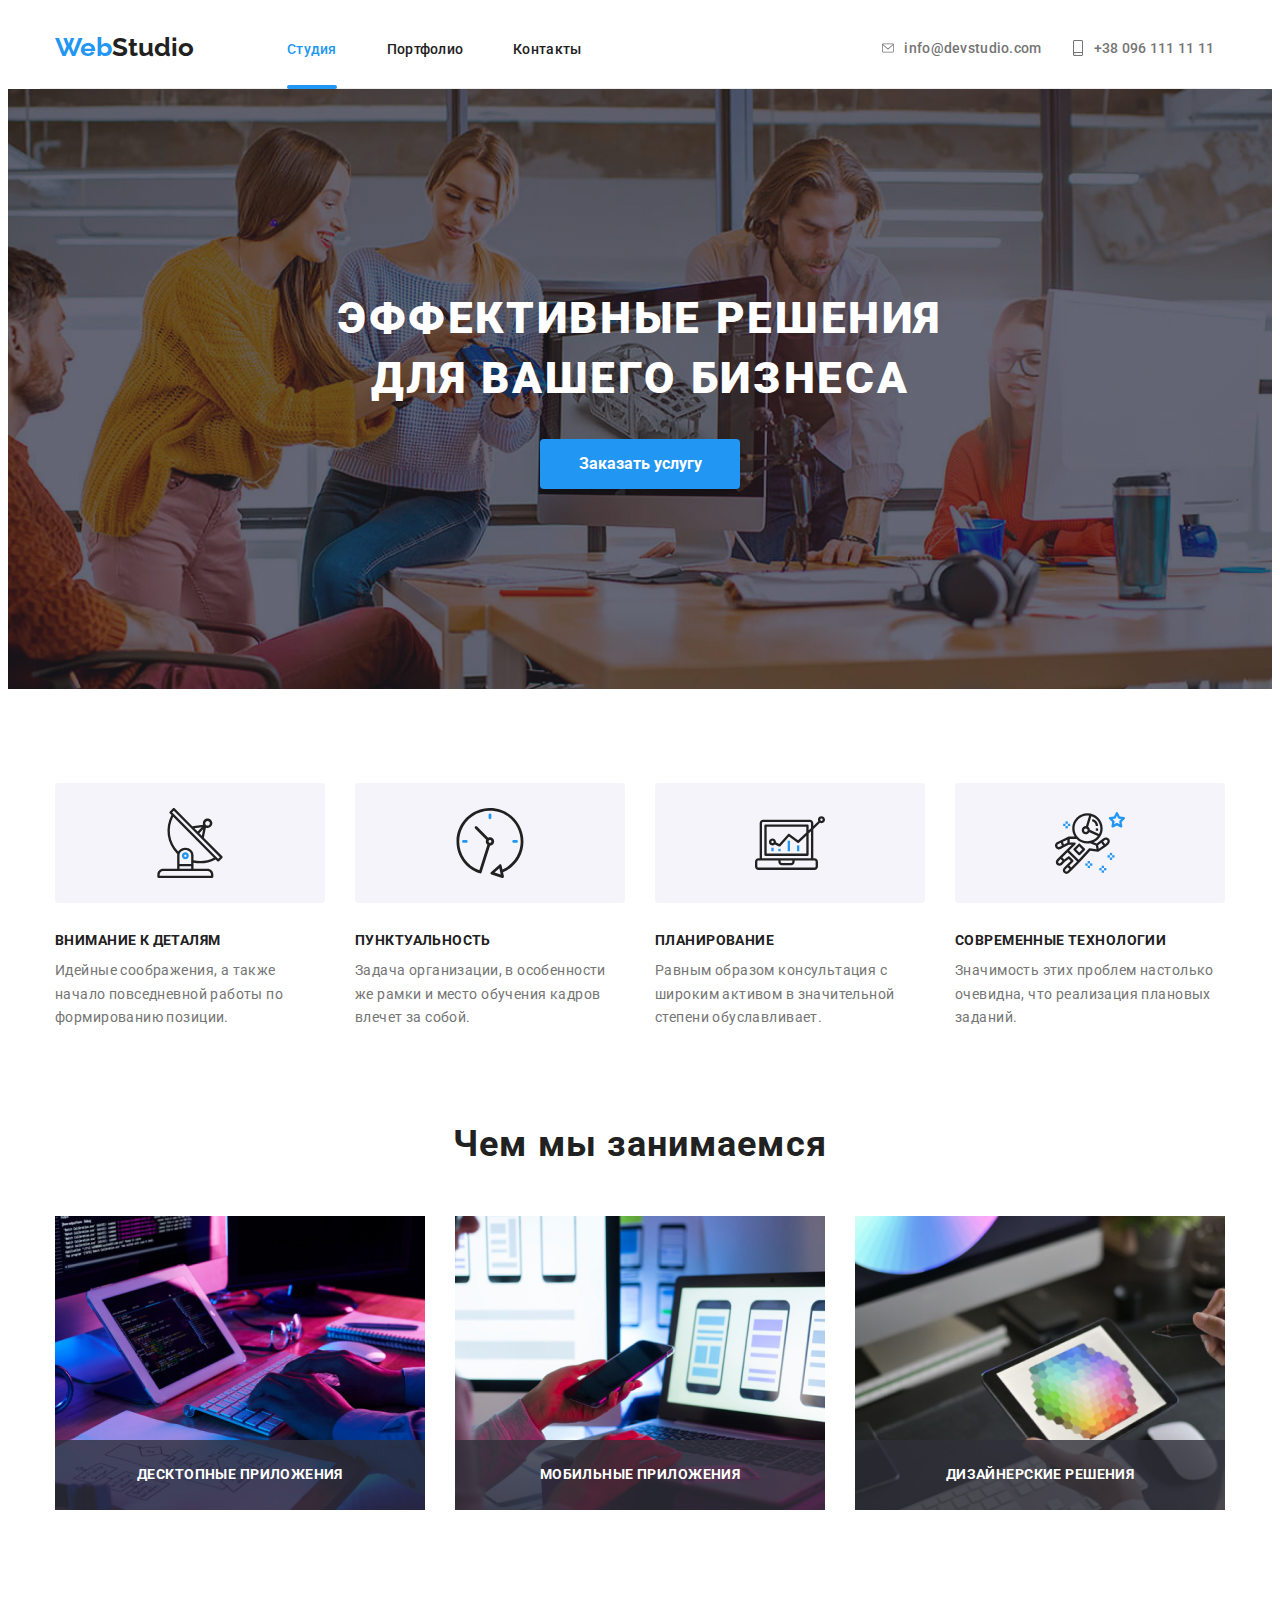
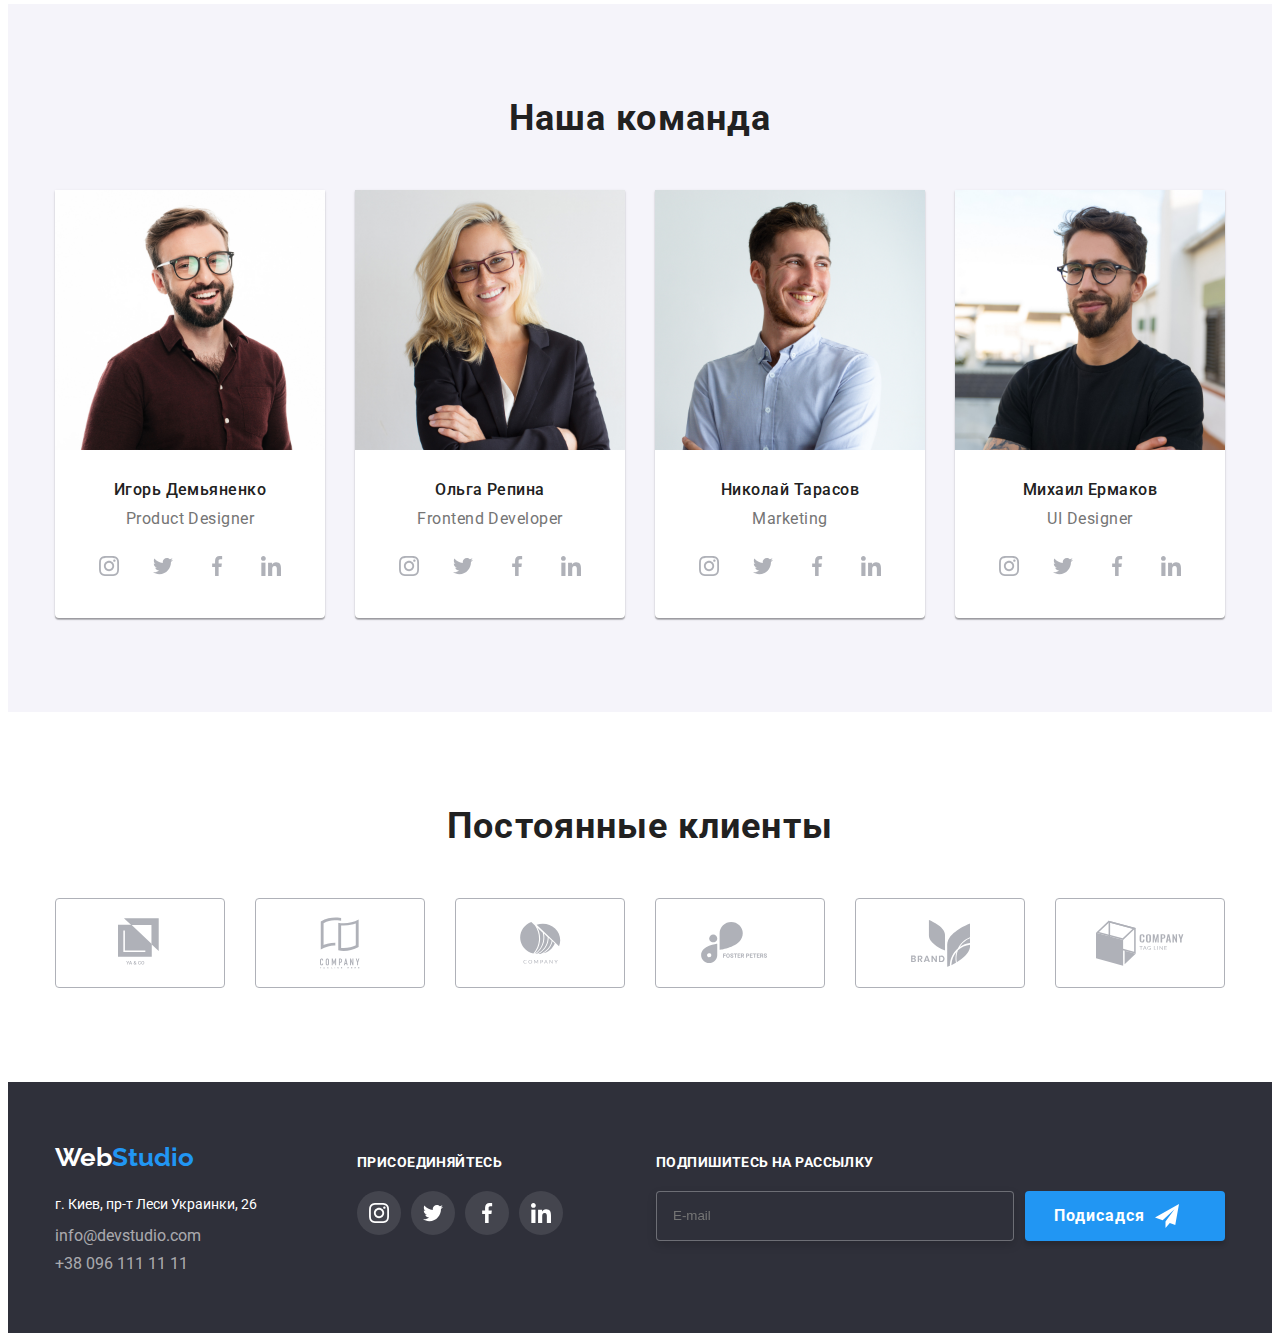
==== commit 6c000a2f: "" ====
--- a/index.html
+++ b/index.html
@@ -64,7 +64,7 @@
 
     <!-- feature -->
 
-    <section class="feature">
+    <section>
       <div class="container">
         <div class="feature">
           <ul class="feature__list">
@@ -103,7 +103,7 @@
 
     <!-- wwd -->
 
-    <section class="wwd">
+    <section>
       <div class="wwd container">
         <h2 class="wwd__title">Чем мы занимаемся</h2>
         <ul class="wwd__list">
